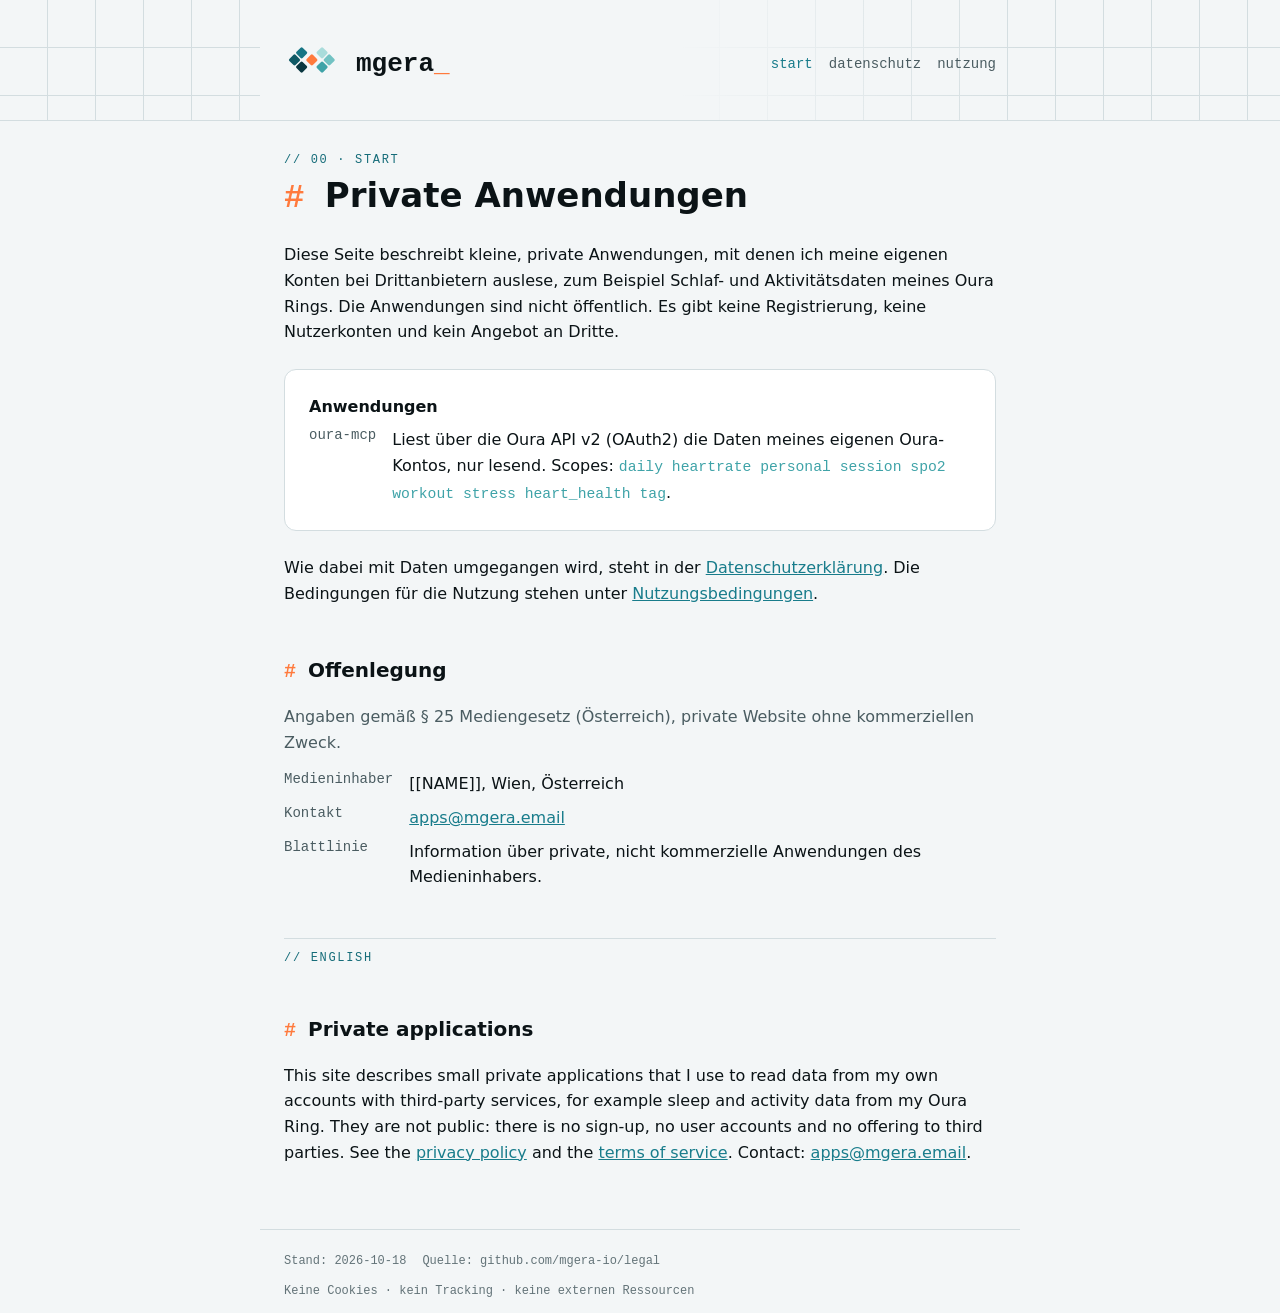
==== index.html @ a538d556 "Entwurf: Start, Datenschutz, Nutzung im CI mgera Co-Authored-By: Claude Opus 5.5 <noreply@anthropic." ====
<!doctype html>
<html lang="de">
<head>
<meta charset="utf-8">
<meta name="viewport" content="width=device-width, initial-scale=1">
<title>mgera_ · Private Anwendungen</title>
<meta name="description" content="Private, nicht öffentliche Anwendungen von mgera für den Eigengebrauch.">
<meta name="robots" content="noindex">
<link rel="icon" href="assets/favicon.svg" type="image/svg+xml">
<link rel="stylesheet" href="assets/brand.css">
<link rel="stylesheet" href="assets/site.css">
</head>
<body>
<header class="kopf"><div class="kopf-innen">
  <picture>
    <source srcset="assets/logo-on-light.svg" media="(prefers-color-scheme: light)">
    <img src="assets/logo-on-dark.svg" alt="">
  </picture>
  <a class="wortmarke" href="./">mgera<span>_</span></a>
  <nav>
    <a href="./" aria-current="page">start</a>
    <a href="privacy.html">datenschutz</a>
    <a href="terms.html">nutzung</a>
  </nav>
</div></header>

<main>
  <p class="kicker">// 00 · start</p>
  <h1>Private Anwendungen</h1>
  <p>Diese Seite beschreibt kleine, private Anwendungen, mit denen ich meine eigenen Konten bei Drittanbietern auslese, zum Beispiel Schlaf- und Aktivitätsdaten meines Oura Rings. Die Anwendungen sind nicht öffentlich. Es gibt keine Registrierung, keine Nutzerkonten und kein Angebot an Dritte.</p>

  <div class="karte">
    <h3>Anwendungen</h3>
    <dl>
      <dt>oura-mcp</dt>
      <dd>Liest über die Oura API v2 (OAuth2) die Daten meines eigenen Oura-Kontos, nur lesend. Scopes: <code>daily heartrate personal session spo2 workout stress heart_health tag</code>.</dd>
    </dl>
  </div>

  <p>Wie dabei mit Daten umgegangen wird, steht in der <a href="privacy.html">Datenschutzerklärung</a>. Die Bedingungen für die Nutzung stehen unter <a href="terms.html">Nutzungsbedingungen</a>.</p>

  <h2>Offenlegung</h2>
  <p class="leise">Angaben gemäß § 25 Mediengesetz (Österreich), private Website ohne kommerziellen Zweck.</p>
  <dl>
    <dt>Medieninhaber</dt><dd>[[NAME]], Wien, Österreich</dd>
    <dt>Kontakt</dt><dd><a href="mailto:apps@mgera.email">apps@mgera.email</a></dd>
    <dt>Blattlinie</dt><dd>Information über private, nicht kommerzielle Anwendungen des Medieninhabers.</dd>
  </dl>

  <section class="en" lang="en">
    <p class="kicker">// english</p>
    <h2>Private applications</h2>
    <p>This site describes small private applications that I use to read data from my own accounts with third-party services, for example sleep and activity data from my Oura Ring. They are not public: there is no sign-up, no user accounts and no offering to third parties. See the <a href="privacy.html#en">privacy policy</a> and the <a href="terms.html#en">terms of service</a>. Contact: <a href="mailto:apps@mgera.email">apps@mgera.email</a>.</p>
  </section>
</main>

<footer>
  <span>Stand: 2026-10-18</span>
  <span>Quelle: github.com/mgera-io/legal</span>
  <span>Keine Cookies · kein Tracking · keine externen Ressourcen</span>
</footer>
</body>
</html>
---- assets/brand.css ----
/* generiert aus tokens/tokens.json, nicht von Hand ändern */
:root {
  color-scheme: dark;
  --mg-font-sans: "Inter", system-ui, -apple-system, "Segoe UI", sans-serif;
  --mg-font-mono: "JetBrains Mono", ui-monospace, "Cascadia Mono", Consolas, monospace;
  --mg-size-1: 12px;
  --mg-size-2: 14px;
  --mg-size-3: 16px;
  --mg-size-4: 20px;
  --mg-size-5: 26px;
  --mg-size-6: 34px;
  --mg-space-1: 4px;
  --mg-space-2: 8px;
  --mg-space-3: 12px;
  --mg-space-4: 16px;
  --mg-space-5: 24px;
  --mg-space-6: 32px;
  --mg-space-7: 48px;
  --mg-radius-sm: 4px;
  --mg-radius-md: 8px;
  --mg-radius-lg: 12px;
  --mg-bg: #081013;
  --mg-surface: #13242A;
  --mg-surface-2: #1A3139;
  --mg-line: #26434C;
  --mg-ink: #E4EEF0;
  --mg-muted: #8FA3A8;
  --mg-faint: #758D92;
  --mg-glut: #FF8A4F;
  --mg-glut-text: #FF8A4F;
  --mg-mag: #FF00FF;
  --mg-mag-text: #FF00FF;
  --mg-ok: #3FC98A;
  --mg-warn: #F2C14E;
  --mg-err: #F2545B;
  --mg-info: #72C2C3;
  --mg-petrol-700: #1C5560;
  --mg-petrol-600: #156C79;
  --mg-petrol-500: #1A8494;
  --mg-petrol-400: #3FA3A8;
  --mg-petrol-300: #72C2C3;
  --mg-petrol-200: #A9DCDB;
  --mg-tile-1: #1A8494;
  --mg-tile-2: #156C79;
  --mg-tile-3: #1C5560;
  --mg-tile-4: #FF8A4F;
  --mg-tile-5: #A9DCDB;
  --mg-tile-6: #72C2C3;
  --mg-tile-7: #3FA3A8;
}
@media (prefers-color-scheme: light) {
  :root:not([data-theme="dark"]) {
    color-scheme: light;
    --mg-bg: #F3F6F7;
    --mg-surface: #FFFFFF;
    --mg-surface-2: #E8EEF0;
    --mg-line: #D3DDE0;
    --mg-ink: #0B1316;
    --mg-muted: #4A5C61;
    --mg-faint: #637378;
    --mg-glut: #FF7A3D;
    --mg-glut-text: #B04816;
    --mg-mag: #FF00FF;
    --mg-mag-text: #C000C0;
    --mg-ok: #1A7F51;
    --mg-warn: #946600;
    --mg-err: #C62F36;
    --mg-info: #156C79;
    --mg-petrol-700: #1C5560;
    --mg-petrol-600: #156C79;
    --mg-petrol-500: #1A8494;
    --mg-petrol-400: #156C79;
    --mg-petrol-300: #187C8B;
    --mg-petrol-200: #3FA3A8;
    --mg-tile-1: #167584;
    --mg-tile-2: #0F5965;
    --mg-tile-3: #0A3740;
    --mg-tile-4: #FF7A3D;
    --mg-tile-5: #A9DCDB;
    --mg-tile-6: #72C2C3;
    --mg-tile-7: #3FA3A8;
  }
}
:root[data-theme="light"] {
  color-scheme: light;
  --mg-bg: #F3F6F7;
  --mg-surface: #FFFFFF;
  --mg-surface-2: #E8EEF0;
  --mg-line: #D3DDE0;
  --mg-ink: #0B1316;
  --mg-muted: #4A5C61;
  --mg-faint: #637378;
  --mg-glut: #FF7A3D;
  --mg-glut-text: #B04816;
  --mg-mag: #FF00FF;
  --mg-mag-text: #C000C0;
  --mg-ok: #1A7F51;
  --mg-warn: #946600;
  --mg-err: #C62F36;
  --mg-info: #156C79;
  --mg-petrol-700: #1C5560;
  --mg-petrol-600: #156C79;
  --mg-petrol-500: #1A8494;
  --mg-petrol-400: #156C79;
  --mg-petrol-300: #187C8B;
  --mg-petrol-200: #3FA3A8;
  --mg-tile-1: #167584;
  --mg-tile-2: #0F5965;
  --mg-tile-3: #0A3740;
  --mg-tile-4: #FF7A3D;
  --mg-tile-5: #A9DCDB;
  --mg-tile-6: #72C2C3;
  --mg-tile-7: #3FA3A8;
}
---- assets/site.css ----
/* Seitenstil für mgera-io/legal, baut auf brand.css (CI mgera) auf. Keine externen Schriften oder Skripte. */
* { box-sizing: border-box; }
html { background: var(--mg-bg); }
body {
  margin: 0;
  color: var(--mg-ink);
  background: var(--mg-bg);
  font: 400 var(--mg-size-3)/1.6 var(--mg-font-sans);
  -webkit-font-smoothing: antialiased;
}
.kopf {
  border-bottom: 1px solid var(--mg-line);
  background-image:
    linear-gradient(var(--mg-line) 1px, transparent 1px),
    linear-gradient(90deg, var(--mg-line) 1px, transparent 1px);
  background-size: 48px 48px;
  background-position: -1px -1px;
}
.kopf-innen {
  max-width: 760px;
  margin: 0 auto;
  padding: var(--mg-space-6) var(--mg-space-5) var(--mg-space-5);
  display: flex;
  align-items: center;
  gap: var(--mg-space-4);
  background: linear-gradient(90deg, var(--mg-bg) 55%, transparent);
}
.kopf img { width: 56px; height: 56px; }
.wortmarke {
  font: 700 var(--mg-size-5)/1 var(--mg-font-mono);
  color: var(--mg-ink);
  text-decoration: none;
}
.wortmarke span { color: var(--mg-glut); }
nav { margin-left: auto; display: flex; gap: var(--mg-space-4); font: 500 var(--mg-size-2) var(--mg-font-mono); }
nav a { color: var(--mg-muted); text-decoration: none; }
nav a:hover, nav a[aria-current="page"] { color: var(--mg-petrol-300); }
main { max-width: 760px; margin: 0 auto; padding: var(--mg-space-6) var(--mg-space-5) var(--mg-space-7); }
.kicker {
  font: 500 var(--mg-size-1) var(--mg-font-mono);
  text-transform: uppercase;
  letter-spacing: .14em;
  color: var(--mg-petrol-400);
  margin: 0 0 var(--mg-space-2);
}
h1 { font-size: var(--mg-size-6); line-height: 1.2; margin: 0 0 var(--mg-space-5); font-weight: 700; }
h2 { font-size: var(--mg-size-4); margin: var(--mg-space-7) 0 var(--mg-space-3); font-weight: 600; }
h3 { font-size: var(--mg-size-3); margin: var(--mg-space-5) 0 var(--mg-space-2); font-weight: 600; }
h1::before, h2::before { content: "# "; color: var(--mg-glut); font-family: var(--mg-font-mono); }
p, li { color: var(--mg-ink); }
.leise { color: var(--mg-muted); }
a { color: var(--mg-petrol-300); }
code { font-family: var(--mg-font-mono); font-size: .92em; color: var(--mg-petrol-200); }
.karte {
  background: var(--mg-surface);
  border: 1px solid var(--mg-line);
  border-radius: var(--mg-radius-lg);
  padding: var(--mg-space-5);
  margin: var(--mg-space-5) 0;
}
.karte h3 { margin-top: 0; }
dl { display: grid; grid-template-columns: max-content 1fr; gap: var(--mg-space-2) var(--mg-space-4); margin: 0; }
dt { font: 500 var(--mg-size-2) var(--mg-font-mono); color: var(--mg-muted); }
dd { margin: 0; }
.en { border-top: 1px solid var(--mg-line); margin-top: var(--mg-space-7); padding-top: var(--mg-space-3); }
footer {
  max-width: 760px; margin: 0 auto;
  padding: var(--mg-space-5);
  border-top: 1px solid var(--mg-line);
  font: 400 var(--mg-size-1) var(--mg-font-mono);
  color: var(--mg-faint);
  display: flex; flex-wrap: wrap; gap: var(--mg-space-4);
}
footer a { color: var(--mg-faint); }
@media (max-width: 560px) {
  .kopf-innen { flex-wrap: wrap; }
  nav { margin-left: 0; width: 100%; }
  dl { grid-template-columns: 1fr; }
}
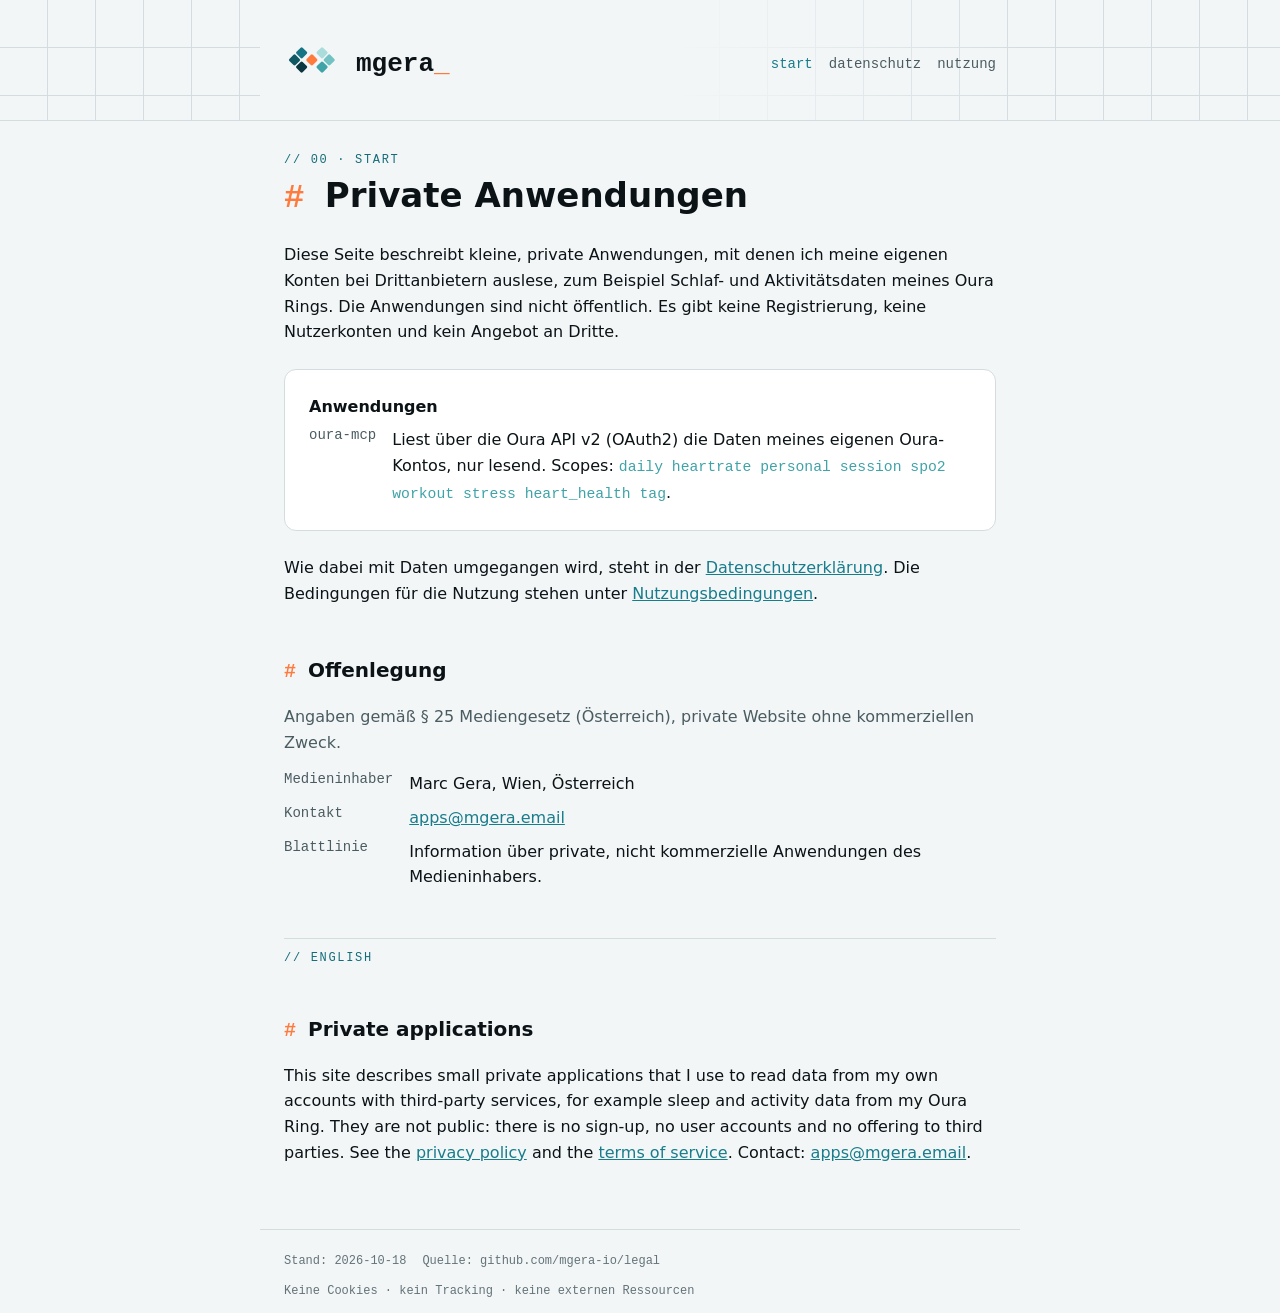
==== commit 58c5b054: "Name für Offenlegung und Verantwortlichen Co-Authored-By: Claude Opus 5.5 <noreply@anthropic.com>" ====
--- a/index.html
+++ b/index.html
@@ -42,7 +42,7 @@
   <h2>Offenlegung</h2>
   <p class="leise">Angaben gemäß § 25 Mediengesetz (Österreich), private Website ohne kommerziellen Zweck.</p>
   <dl>
-    <dt>Medieninhaber</dt><dd>[[NAME]], Wien, Österreich</dd>
+    <dt>Medieninhaber</dt><dd>Marc Gera, Wien, Österreich</dd>
     <dt>Kontakt</dt><dd><a href="mailto:apps@mgera.email">apps@mgera.email</a></dd>
     <dt>Blattlinie</dt><dd>Information über private, nicht kommerzielle Anwendungen des Medieninhabers.</dd>
   </dl>
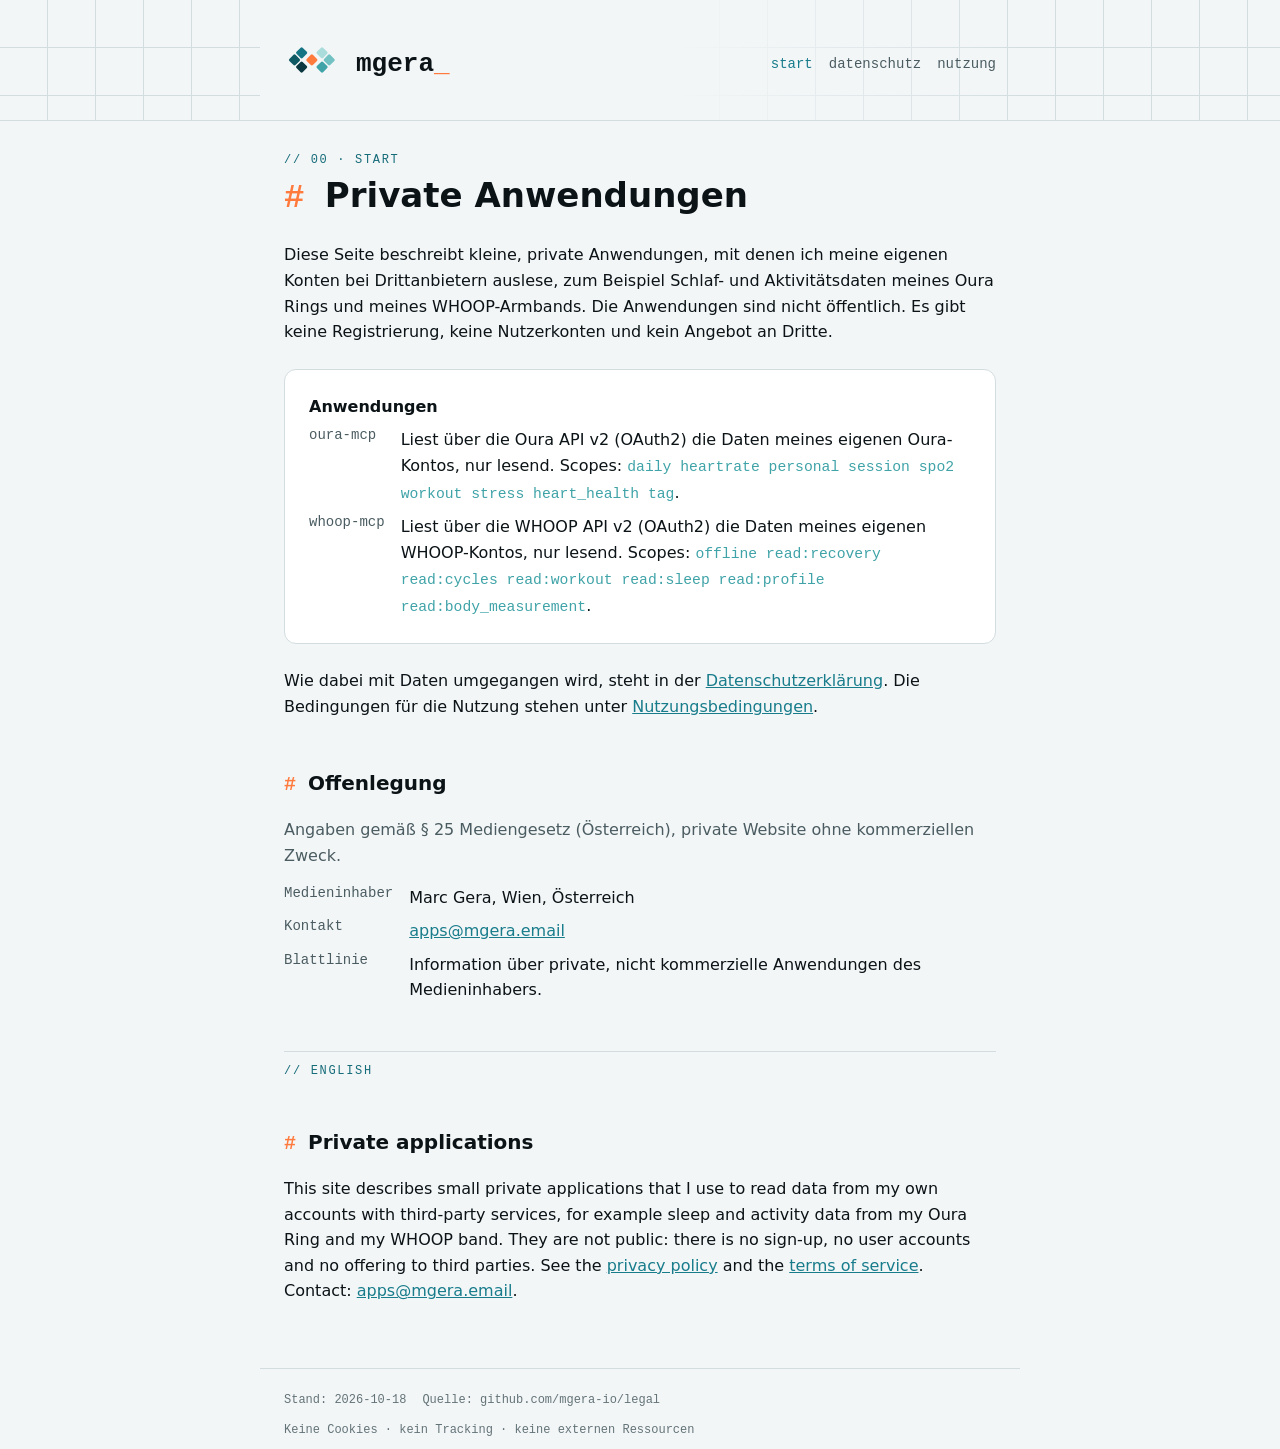
==== commit 945a3c9e: "WHOOP (whoop-mcp) ergänzen (tasks-privat#18) Co-Authored-By: Claude Opus 5.5 <noreply@anthropic.com>" ====
--- a/index.html
+++ b/index.html
@@ -27,13 +27,15 @@
 <main>
   <p class="kicker">// 00 · start</p>
   <h1>Private Anwendungen</h1>
-  <p>Diese Seite beschreibt kleine, private Anwendungen, mit denen ich meine eigenen Konten bei Drittanbietern auslese, zum Beispiel Schlaf- und Aktivitätsdaten meines Oura Rings. Die Anwendungen sind nicht öffentlich. Es gibt keine Registrierung, keine Nutzerkonten und kein Angebot an Dritte.</p>
+  <p>Diese Seite beschreibt kleine, private Anwendungen, mit denen ich meine eigenen Konten bei Drittanbietern auslese, zum Beispiel Schlaf- und Aktivitätsdaten meines Oura Rings und meines WHOOP-Armbands. Die Anwendungen sind nicht öffentlich. Es gibt keine Registrierung, keine Nutzerkonten und kein Angebot an Dritte.</p>
 
   <div class="karte">
     <h3>Anwendungen</h3>
     <dl>
       <dt>oura-mcp</dt>
       <dd>Liest über die Oura API v2 (OAuth2) die Daten meines eigenen Oura-Kontos, nur lesend. Scopes: <code>daily heartrate personal session spo2 workout stress heart_health tag</code>.</dd>
+      <dt>whoop-mcp</dt>
+      <dd>Liest über die WHOOP API v2 (OAuth2) die Daten meines eigenen WHOOP-Kontos, nur lesend. Scopes: <code>offline read:recovery read:cycles read:workout read:sleep read:profile read:body_measurement</code>.</dd>
     </dl>
   </div>
 
@@ -50,7 +52,7 @@
   <section class="en" lang="en">
     <p class="kicker">// english</p>
     <h2>Private applications</h2>
-    <p>This site describes small private applications that I use to read data from my own accounts with third-party services, for example sleep and activity data from my Oura Ring. They are not public: there is no sign-up, no user accounts and no offering to third parties. See the <a href="privacy.html#en">privacy policy</a> and the <a href="terms.html#en">terms of service</a>. Contact: <a href="mailto:apps@mgera.email">apps@mgera.email</a>.</p>
+    <p>This site describes small private applications that I use to read data from my own accounts with third-party services, for example sleep and activity data from my Oura Ring and my WHOOP band. They are not public: there is no sign-up, no user accounts and no offering to third parties. See the <a href="privacy.html#en">privacy policy</a> and the <a href="terms.html#en">terms of service</a>. Contact: <a href="mailto:apps@mgera.email">apps@mgera.email</a>.</p>
   </section>
 </main>
 
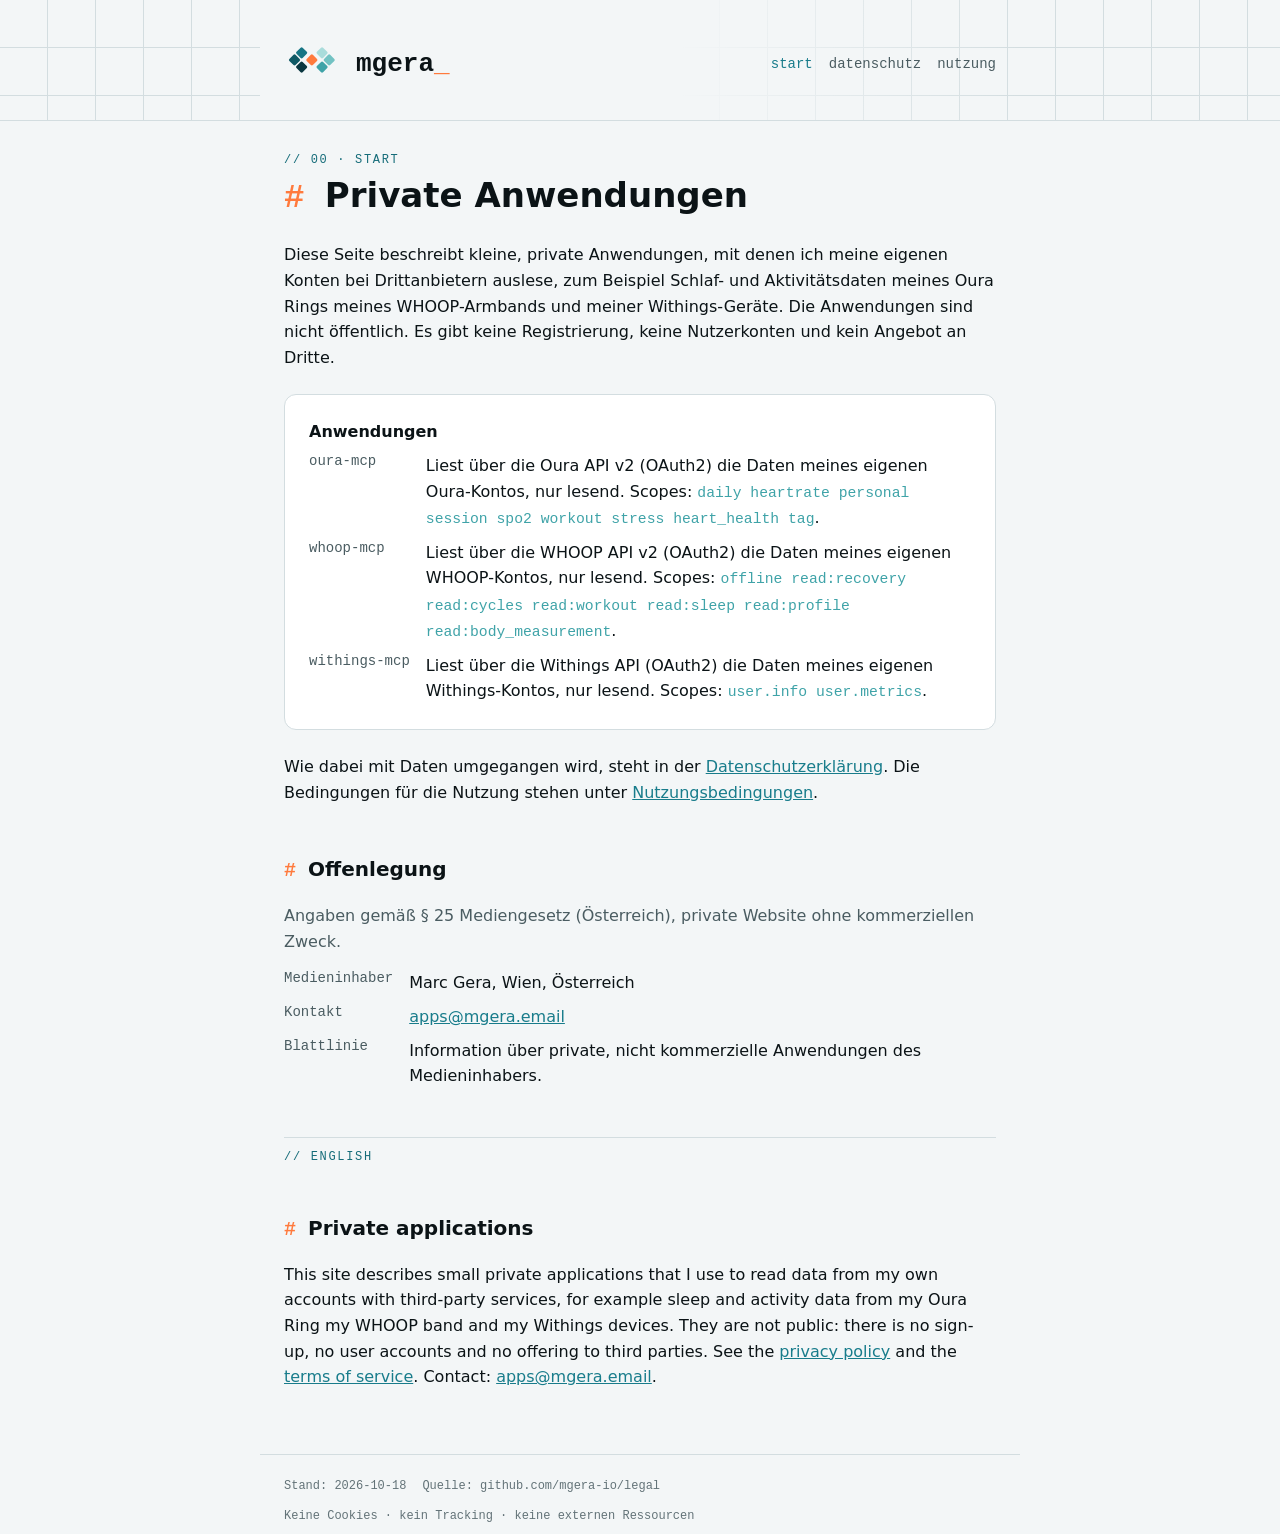
==== commit aaeb7fe8: "Withings (withings-mcp) ergänzen (tasks-privat#19) Co-Authored-By: Claude Opus 5.5 <noreply@anthropi" ====
--- a/index.html
+++ b/index.html
@@ -27,7 +27,7 @@
 <main>
   <p class="kicker">// 00 · start</p>
   <h1>Private Anwendungen</h1>
-  <p>Diese Seite beschreibt kleine, private Anwendungen, mit denen ich meine eigenen Konten bei Drittanbietern auslese, zum Beispiel Schlaf- und Aktivitätsdaten meines Oura Rings und meines WHOOP-Armbands. Die Anwendungen sind nicht öffentlich. Es gibt keine Registrierung, keine Nutzerkonten und kein Angebot an Dritte.</p>
+  <p>Diese Seite beschreibt kleine, private Anwendungen, mit denen ich meine eigenen Konten bei Drittanbietern auslese, zum Beispiel Schlaf- und Aktivitätsdaten meines Oura Rings meines WHOOP-Armbands und meiner Withings-Geräte. Die Anwendungen sind nicht öffentlich. Es gibt keine Registrierung, keine Nutzerkonten und kein Angebot an Dritte.</p>
 
   <div class="karte">
     <h3>Anwendungen</h3>
@@ -36,6 +36,8 @@
       <dd>Liest über die Oura API v2 (OAuth2) die Daten meines eigenen Oura-Kontos, nur lesend. Scopes: <code>daily heartrate personal session spo2 workout stress heart_health tag</code>.</dd>
       <dt>whoop-mcp</dt>
       <dd>Liest über die WHOOP API v2 (OAuth2) die Daten meines eigenen WHOOP-Kontos, nur lesend. Scopes: <code>offline read:recovery read:cycles read:workout read:sleep read:profile read:body_measurement</code>.</dd>
+      <dt>withings-mcp</dt>
+      <dd>Liest über die Withings API (OAuth2) die Daten meines eigenen Withings-Kontos, nur lesend. Scopes: <code>user.info user.metrics</code>.</dd>
     </dl>
   </div>
 
@@ -52,7 +54,7 @@
   <section class="en" lang="en">
     <p class="kicker">// english</p>
     <h2>Private applications</h2>
-    <p>This site describes small private applications that I use to read data from my own accounts with third-party services, for example sleep and activity data from my Oura Ring and my WHOOP band. They are not public: there is no sign-up, no user accounts and no offering to third parties. See the <a href="privacy.html#en">privacy policy</a> and the <a href="terms.html#en">terms of service</a>. Contact: <a href="mailto:apps@mgera.email">apps@mgera.email</a>.</p>
+    <p>This site describes small private applications that I use to read data from my own accounts with third-party services, for example sleep and activity data from my Oura Ring my WHOOP band and my Withings devices. They are not public: there is no sign-up, no user accounts and no offering to third parties. See the <a href="privacy.html#en">privacy policy</a> and the <a href="terms.html#en">terms of service</a>. Contact: <a href="mailto:apps@mgera.email">apps@mgera.email</a>.</p>
   </section>
 </main>
 
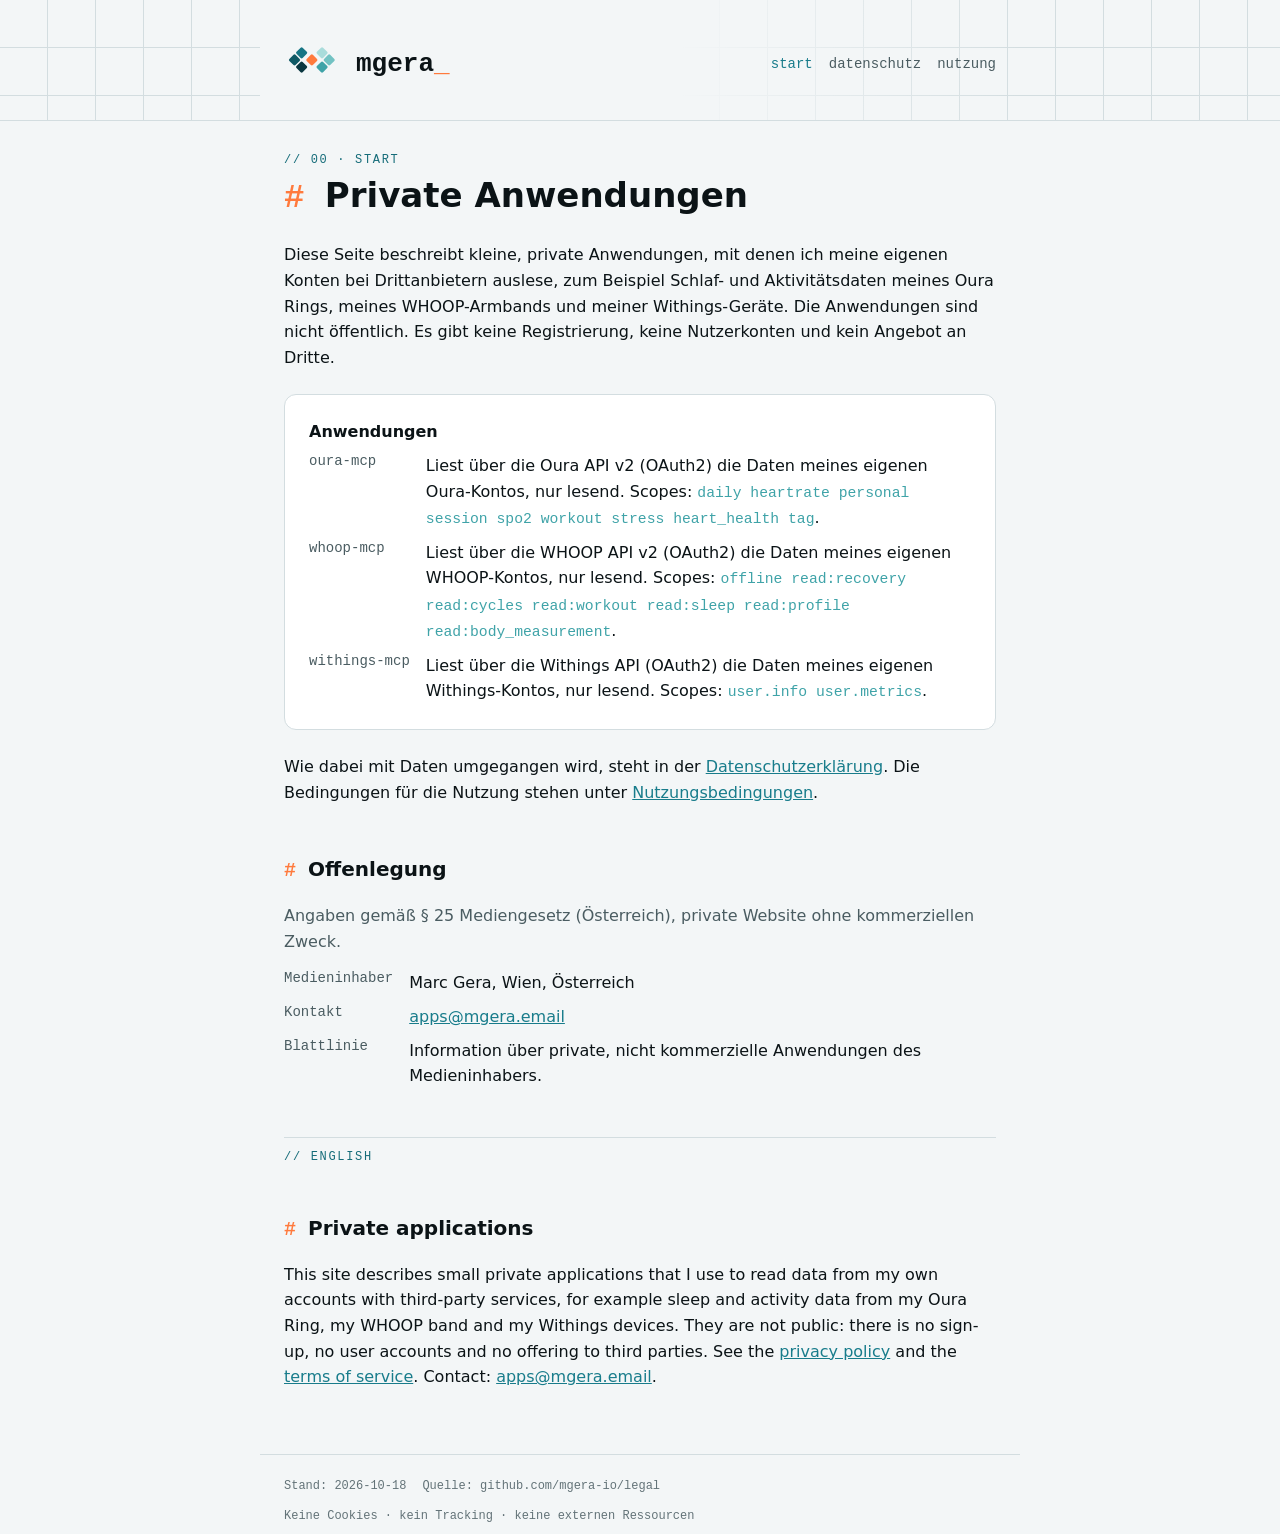
==== commit ca43e67d: "Withings: Nutzungsbedingungen und Kommas (tasks-privat#19) Co-Authored-By: Claude Opus 5.5 <noreply@" ====
--- a/index.html
+++ b/index.html
@@ -27,7 +27,7 @@
 <main>
   <p class="kicker">// 00 · start</p>
   <h1>Private Anwendungen</h1>
-  <p>Diese Seite beschreibt kleine, private Anwendungen, mit denen ich meine eigenen Konten bei Drittanbietern auslese, zum Beispiel Schlaf- und Aktivitätsdaten meines Oura Rings meines WHOOP-Armbands und meiner Withings-Geräte. Die Anwendungen sind nicht öffentlich. Es gibt keine Registrierung, keine Nutzerkonten und kein Angebot an Dritte.</p>
+  <p>Diese Seite beschreibt kleine, private Anwendungen, mit denen ich meine eigenen Konten bei Drittanbietern auslese, zum Beispiel Schlaf- und Aktivitätsdaten meines Oura Rings, meines WHOOP-Armbands und meiner Withings-Geräte. Die Anwendungen sind nicht öffentlich. Es gibt keine Registrierung, keine Nutzerkonten und kein Angebot an Dritte.</p>
 
   <div class="karte">
     <h3>Anwendungen</h3>
@@ -54,7 +54,7 @@
   <section class="en" lang="en">
     <p class="kicker">// english</p>
     <h2>Private applications</h2>
-    <p>This site describes small private applications that I use to read data from my own accounts with third-party services, for example sleep and activity data from my Oura Ring my WHOOP band and my Withings devices. They are not public: there is no sign-up, no user accounts and no offering to third parties. See the <a href="privacy.html#en">privacy policy</a> and the <a href="terms.html#en">terms of service</a>. Contact: <a href="mailto:apps@mgera.email">apps@mgera.email</a>.</p>
+    <p>This site describes small private applications that I use to read data from my own accounts with third-party services, for example sleep and activity data from my Oura Ring, my WHOOP band and my Withings devices. They are not public: there is no sign-up, no user accounts and no offering to third parties. See the <a href="privacy.html#en">privacy policy</a> and the <a href="terms.html#en">terms of service</a>. Contact: <a href="mailto:apps@mgera.email">apps@mgera.email</a>.</p>
   </section>
 </main>
 
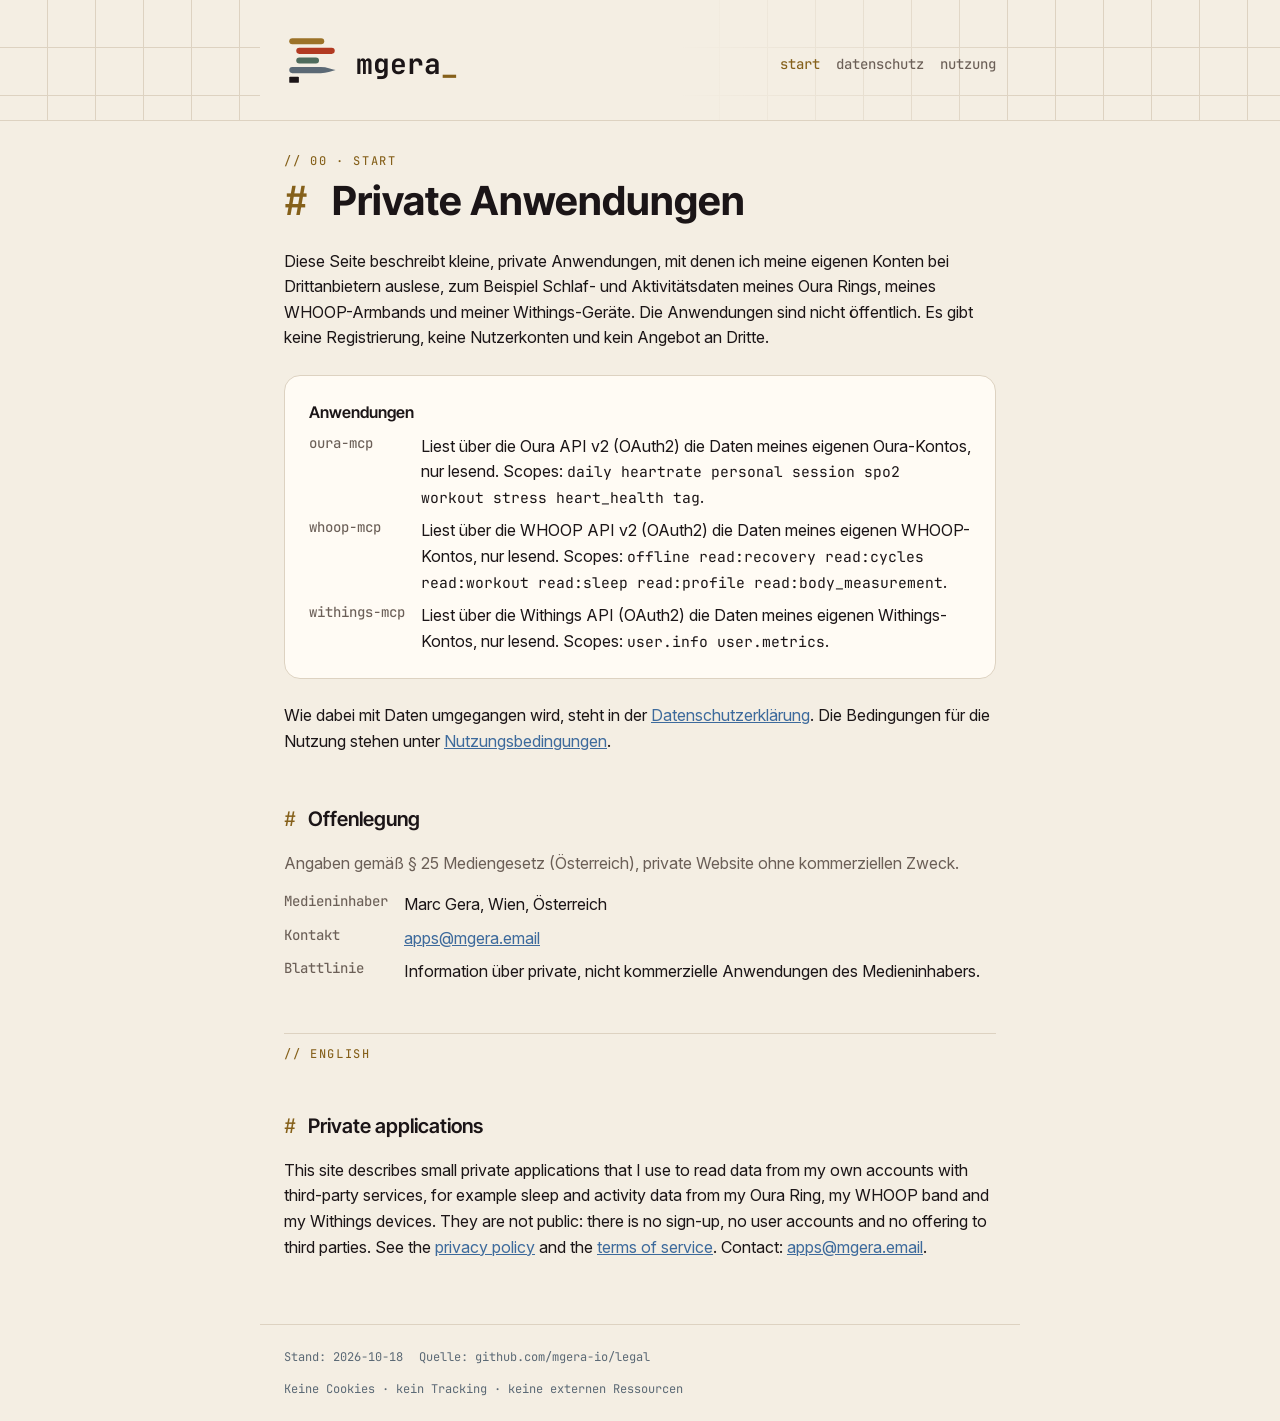
==== commit 152e446a: "Seiten auf CI V3, Schriften lokal (tasks#22) Co-Authored-By: Claude Opus 5.5 <noreply@anthropic.com>" ====
--- a/index.html
+++ b/index.html
@@ -6,6 +6,8 @@
 <title>mgera_ · Private Anwendungen</title>
 <meta name="description" content="Private, nicht öffentliche Anwendungen von mgera für den Eigengebrauch.">
 <meta name="robots" content="noindex">
+<meta name="theme-color" content="#0E0C0D" media="(prefers-color-scheme: dark)">
+<meta name="theme-color" content="#F4EEE3" media="(prefers-color-scheme: light)">
 <link rel="icon" href="assets/favicon.svg" type="image/svg+xml">
 <link rel="stylesheet" href="assets/brand.css">
 <link rel="stylesheet" href="assets/site.css">
--- a/assets/brand.css
+++ b/assets/brand.css
@@ -1,14 +1,38 @@
 /* generiert aus tokens/tokens.json, nicht von Hand ändern */
+@font-face { font-family: 'Inter Tight'; src: url('fonts/InterTight.woff2') format('woff2'); font-weight: 100 900; font-style: normal; font-display: swap; }
+@font-face { font-family: 'Inter'; src: url('fonts/Inter.woff2') format('woff2'); font-weight: 100 900; font-style: normal; font-display: swap; }
+@font-face { font-family: 'JetBrains Mono'; src: url('fonts/JetBrainsMono.woff2') format('woff2'); font-weight: 100 900; font-style: normal; font-display: swap; }
 :root {
   color-scheme: dark;
-  --mg-font-sans: "Inter", system-ui, -apple-system, "Segoe UI", sans-serif;
-  --mg-font-mono: "JetBrains Mono", ui-monospace, "Cascadia Mono", Consolas, monospace;
-  --mg-size-1: 12px;
-  --mg-size-2: 14px;
-  --mg-size-3: 16px;
-  --mg-size-4: 20px;
-  --mg-size-5: 26px;
-  --mg-size-6: 34px;
+  --mg-bg: #0E0C0D;
+  --mg-surface: #211B1E;
+  --mg-line: #3A3034;
+  --mg-ink: #F2E9DA;
+  --mg-muted: #A99D92;
+  --mg-strand-1: #D6A653;
+  --mg-strand-2: #E06548;
+  --mg-strand-3: #8FB09E;
+  --mg-strand-4: #7F8F9C;
+  --mg-cursor: #F2E9DA;
+  --mg-accent: #D6A653;
+  --mg-agent: #D6A653;
+  --mg-mensch: #8FB09E;
+  --mg-link: #6E9BC9;
+  --mg-ok: #8FB09E;
+  --mg-warn: #D6A653;
+  --mg-crit: #E06548;
+  --mg-info: #6E9BC9;
+  --mg-accent-text: #D6A653;
+  --mg-agent-text: #D6A653;
+  --mg-mensch-text: #8FB09E;
+  --mg-strand-1-text: #D6A653;
+  --mg-strand-2-text: #E06548;
+  --mg-strand-3-text: #8FB09E;
+  --mg-strand-4-text: #7F8F9C;
+  --mg-on-fill: #0E0C0D;
+  --mg-font-display: 'Inter Tight', 'Inter', system-ui, 'Segoe UI', Roboto, 'Helvetica Neue', Arial, sans-serif;
+  --mg-font-text: 'Inter', system-ui, 'Segoe UI', Roboto, 'Helvetica Neue', Arial, sans-serif;
+  --mg-font-mono: 'JetBrains Mono', ui-monospace, 'Cascadia Mono', Menlo, Consolas, 'DejaVu Sans Mono', monospace;
   --mg-space-1: 4px;
   --mg-space-2: 8px;
   --mg-space-3: 12px;
@@ -16,99 +40,112 @@
   --mg-space-5: 24px;
   --mg-space-6: 32px;
   --mg-space-7: 48px;
+  --mg-space-8: 64px;
+  --mg-space-9: 96px;
+  --mg-radius-xs: 2px;
   --mg-radius-sm: 4px;
   --mg-radius-md: 8px;
-  --mg-radius-lg: 12px;
-  --mg-bg: #081013;
-  --mg-surface: #13242A;
-  --mg-surface-2: #1A3139;
-  --mg-line: #26434C;
-  --mg-ink: #E4EEF0;
-  --mg-muted: #8FA3A8;
-  --mg-faint: #758D92;
-  --mg-glut: #FF8A4F;
-  --mg-glut-text: #FF8A4F;
-  --mg-mag: #FF00FF;
-  --mg-mag-text: #FF00FF;
-  --mg-ok: #3FC98A;
-  --mg-warn: #F2C14E;
-  --mg-err: #F2545B;
-  --mg-info: #72C2C3;
-  --mg-petrol-700: #1C5560;
-  --mg-petrol-600: #156C79;
-  --mg-petrol-500: #1A8494;
-  --mg-petrol-400: #3FA3A8;
-  --mg-petrol-300: #72C2C3;
-  --mg-petrol-200: #A9DCDB;
-  --mg-tile-1: #1A8494;
-  --mg-tile-2: #156C79;
-  --mg-tile-3: #1C5560;
-  --mg-tile-4: #FF8A4F;
-  --mg-tile-5: #A9DCDB;
-  --mg-tile-6: #72C2C3;
-  --mg-tile-7: #3FA3A8;
+  --mg-radius-lg: 16px;
+  --mg-radius-icon: 22.37%;
+  --mg-radius-pill: 999px;
+  --mg-type-display-font: var(--mg-font-display);
+  --mg-type-display-size: 56px;
+  --mg-type-display-line: 1.0;
+  --mg-type-display-weight: 700;
+  --mg-type-display-track: -0.03em;
+  --mg-type-h1-font: var(--mg-font-display);
+  --mg-type-h1-size: 40px;
+  --mg-type-h1-line: 1.1;
+  --mg-type-h1-weight: 700;
+  --mg-type-h1-track: -0.025em;
+  --mg-type-h2-font: var(--mg-font-display);
+  --mg-type-h2-size: 28px;
+  --mg-type-h2-line: 1.2;
+  --mg-type-h2-weight: 600;
+  --mg-type-h2-track: -0.02em;
+  --mg-type-h3-font: var(--mg-font-display);
+  --mg-type-h3-size: 20px;
+  --mg-type-h3-line: 1.3;
+  --mg-type-h3-weight: 600;
+  --mg-type-h3-track: -0.01em;
+  --mg-type-text-font: var(--mg-font-text);
+  --mg-type-text-size: 16px;
+  --mg-type-text-line: 1.55;
+  --mg-type-text-weight: 400;
+  --mg-type-text-track: 0;
+  --mg-type-small-font: var(--mg-font-text);
+  --mg-type-small-size: 14px;
+  --mg-type-small-line: 1.5;
+  --mg-type-small-weight: 400;
+  --mg-type-small-track: 0;
+  --mg-type-kicker-font: var(--mg-font-mono);
+  --mg-type-kicker-size: 12px;
+  --mg-type-kicker-line: 1.4;
+  --mg-type-kicker-weight: 500;
+  --mg-type-kicker-track: 0.14em;
+  --mg-type-code-font: var(--mg-font-mono);
+  --mg-type-code-size: 14px;
+  --mg-type-code-line: 1.5;
+  --mg-type-code-weight: 400;
+  --mg-type-code-track: 0;
 }
 @media (prefers-color-scheme: light) {
   :root:not([data-theme="dark"]) {
     color-scheme: light;
-    --mg-bg: #F3F6F7;
-    --mg-surface: #FFFFFF;
-    --mg-surface-2: #E8EEF0;
-    --mg-line: #D3DDE0;
-    --mg-ink: #0B1316;
-    --mg-muted: #4A5C61;
-    --mg-faint: #637378;
-    --mg-glut: #FF7A3D;
-    --mg-glut-text: #B04816;
-    --mg-mag: #FF00FF;
-    --mg-mag-text: #C000C0;
-    --mg-ok: #1A7F51;
-    --mg-warn: #946600;
-    --mg-err: #C62F36;
-    --mg-info: #156C79;
-    --mg-petrol-700: #1C5560;
-    --mg-petrol-600: #156C79;
-    --mg-petrol-500: #1A8494;
-    --mg-petrol-400: #156C79;
-    --mg-petrol-300: #187C8B;
-    --mg-petrol-200: #3FA3A8;
-    --mg-tile-1: #167584;
-    --mg-tile-2: #0F5965;
-    --mg-tile-3: #0A3740;
-    --mg-tile-4: #FF7A3D;
-    --mg-tile-5: #A9DCDB;
-    --mg-tile-6: #72C2C3;
-    --mg-tile-7: #3FA3A8;
+    --mg-bg: #F4EEE3;
+    --mg-surface: #FFFBF4;
+    --mg-line: #DDD2C1;
+    --mg-ink: #1B1517;
+    --mg-muted: #6B5F57;
+    --mg-strand-1: #9C7228;
+    --mg-strand-2: #B23A22;
+    --mg-strand-3: #4E6B5C;
+    --mg-strand-4: #5B6975;
+    --mg-cursor: #1B1517;
+    --mg-accent: #9C7228;
+    --mg-agent: #9C7228;
+    --mg-mensch: #4E6B5C;
+    --mg-link: #3D6A9C;
+    --mg-ok: #4E6B5C;
+    --mg-warn: #85601A;
+    --mg-crit: #B23A22;
+    --mg-info: #3D6A9C;
+    --mg-accent-text: #85601A;
+    --mg-agent-text: #85601A;
+    --mg-mensch-text: #4E6B5C;
+    --mg-strand-1-text: #85601A;
+    --mg-strand-2-text: #B23A22;
+    --mg-strand-3-text: #4E6B5C;
+    --mg-strand-4-text: #5B6975;
+    --mg-on-fill: #F4EEE3;
   }
 }
 :root[data-theme="light"] {
   color-scheme: light;
-  --mg-bg: #F3F6F7;
-  --mg-surface: #FFFFFF;
-  --mg-surface-2: #E8EEF0;
-  --mg-line: #D3DDE0;
-  --mg-ink: #0B1316;
-  --mg-muted: #4A5C61;
-  --mg-faint: #637378;
-  --mg-glut: #FF7A3D;
-  --mg-glut-text: #B04816;
-  --mg-mag: #FF00FF;
-  --mg-mag-text: #C000C0;
-  --mg-ok: #1A7F51;
-  --mg-warn: #946600;
-  --mg-err: #C62F36;
-  --mg-info: #156C79;
-  --mg-petrol-700: #1C5560;
-  --mg-petrol-600: #156C79;
-  --mg-petrol-500: #1A8494;
-  --mg-petrol-400: #156C79;
-  --mg-petrol-300: #187C8B;
-  --mg-petrol-200: #3FA3A8;
-  --mg-tile-1: #167584;
-  --mg-tile-2: #0F5965;
-  --mg-tile-3: #0A3740;
-  --mg-tile-4: #FF7A3D;
-  --mg-tile-5: #A9DCDB;
-  --mg-tile-6: #72C2C3;
-  --mg-tile-7: #3FA3A8;
+  --mg-bg: #F4EEE3;
+  --mg-surface: #FFFBF4;
+  --mg-line: #DDD2C1;
+  --mg-ink: #1B1517;
+  --mg-muted: #6B5F57;
+  --mg-strand-1: #9C7228;
+  --mg-strand-2: #B23A22;
+  --mg-strand-3: #4E6B5C;
+  --mg-strand-4: #5B6975;
+  --mg-cursor: #1B1517;
+  --mg-accent: #9C7228;
+  --mg-agent: #9C7228;
+  --mg-mensch: #4E6B5C;
+  --mg-link: #3D6A9C;
+  --mg-ok: #4E6B5C;
+  --mg-warn: #85601A;
+  --mg-crit: #B23A22;
+  --mg-info: #3D6A9C;
+  --mg-accent-text: #85601A;
+  --mg-agent-text: #85601A;
+  --mg-mensch-text: #4E6B5C;
+  --mg-strand-1-text: #85601A;
+  --mg-strand-2-text: #B23A22;
+  --mg-strand-3-text: #4E6B5C;
+  --mg-strand-4-text: #5B6975;
+  --mg-on-fill: #F4EEE3;
 }
--- a/assets/site.css
+++ b/assets/site.css
@@ -5,7 +5,7 @@
   margin: 0;
   color: var(--mg-ink);
   background: var(--mg-bg);
-  font: 400 var(--mg-size-3)/1.6 var(--mg-font-sans);
+  font: 400 var(--mg-type-text-size)/1.6 var(--mg-font-text);
   -webkit-font-smoothing: antialiased;
 }
 .kopf {
@@ -27,30 +27,30 @@
 }
 .kopf img { width: 56px; height: 56px; }
 .wortmarke {
-  font: 700 var(--mg-size-5)/1 var(--mg-font-mono);
+  font: 700 var(--mg-type-h2-size)/1 var(--mg-font-mono);
   color: var(--mg-ink);
   text-decoration: none;
 }
-.wortmarke span { color: var(--mg-glut); }
-nav { margin-left: auto; display: flex; gap: var(--mg-space-4); font: 500 var(--mg-size-2) var(--mg-font-mono); }
+.wortmarke span { color: var(--mg-agent-text); }
+nav { margin-left: auto; display: flex; gap: var(--mg-space-4); font: 500 var(--mg-type-small-size) var(--mg-font-mono); }
 nav a { color: var(--mg-muted); text-decoration: none; }
-nav a:hover, nav a[aria-current="page"] { color: var(--mg-petrol-300); }
+nav a:hover, nav a[aria-current="page"] { color: var(--mg-accent-text); }
 main { max-width: 760px; margin: 0 auto; padding: var(--mg-space-6) var(--mg-space-5) var(--mg-space-7); }
 .kicker {
-  font: 500 var(--mg-size-1) var(--mg-font-mono);
+  font: 500 var(--mg-type-kicker-size) var(--mg-font-mono);
   text-transform: uppercase;
   letter-spacing: .14em;
-  color: var(--mg-petrol-400);
+  color: var(--mg-accent-text);
   margin: 0 0 var(--mg-space-2);
 }
-h1 { font-size: var(--mg-size-6); line-height: 1.2; margin: 0 0 var(--mg-space-5); font-weight: 700; }
-h2 { font-size: var(--mg-size-4); margin: var(--mg-space-7) 0 var(--mg-space-3); font-weight: 600; }
-h3 { font-size: var(--mg-size-3); margin: var(--mg-space-5) 0 var(--mg-space-2); font-weight: 600; }
-h1::before, h2::before { content: "# "; color: var(--mg-glut); font-family: var(--mg-font-mono); }
+h1 { font-family: var(--mg-font-display); font-size: clamp(28px, 8vw, var(--mg-type-h1-size)); overflow-wrap: break-word; hyphens: auto; line-height: 1.2; margin: 0 0 var(--mg-space-5); font-weight: 700; }
+h2 { font-family: var(--mg-font-display); font-size: var(--mg-type-h3-size); margin: var(--mg-space-7) 0 var(--mg-space-3); font-weight: 600; }
+h3 { font-family: var(--mg-font-display); font-size: var(--mg-type-text-size); margin: var(--mg-space-5) 0 var(--mg-space-2); font-weight: 600; }
+h1::before, h2::before { content: "# "; color: var(--mg-agent-text); font-family: var(--mg-font-mono); }
 p, li { color: var(--mg-ink); }
 .leise { color: var(--mg-muted); }
-a { color: var(--mg-petrol-300); }
-code { font-family: var(--mg-font-mono); font-size: .92em; color: var(--mg-petrol-200); }
+a { color: var(--mg-link); }
+code { font-family: var(--mg-font-mono); font-size: .92em; color: var(--mg-ink); }
 .karte {
   background: var(--mg-surface);
   border: 1px solid var(--mg-line);
@@ -60,18 +60,18 @@
 }
 .karte h3 { margin-top: 0; }
 dl { display: grid; grid-template-columns: max-content 1fr; gap: var(--mg-space-2) var(--mg-space-4); margin: 0; }
-dt { font: 500 var(--mg-size-2) var(--mg-font-mono); color: var(--mg-muted); }
+dt { font: 500 var(--mg-type-small-size) var(--mg-font-mono); color: var(--mg-muted); }
 dd { margin: 0; }
 .en { border-top: 1px solid var(--mg-line); margin-top: var(--mg-space-7); padding-top: var(--mg-space-3); }
 footer {
   max-width: 760px; margin: 0 auto;
   padding: var(--mg-space-5);
   border-top: 1px solid var(--mg-line);
-  font: 400 var(--mg-size-1) var(--mg-font-mono);
-  color: var(--mg-faint);
+  font: 400 var(--mg-type-kicker-size) var(--mg-font-mono);
+  color: var(--mg-strand-4-text);
   display: flex; flex-wrap: wrap; gap: var(--mg-space-4);
 }
-footer a { color: var(--mg-faint); }
+footer a { color: var(--mg-strand-4-text); }
 @media (max-width: 560px) {
   .kopf-innen { flex-wrap: wrap; }
   nav { margin-left: 0; width: 100%; }
